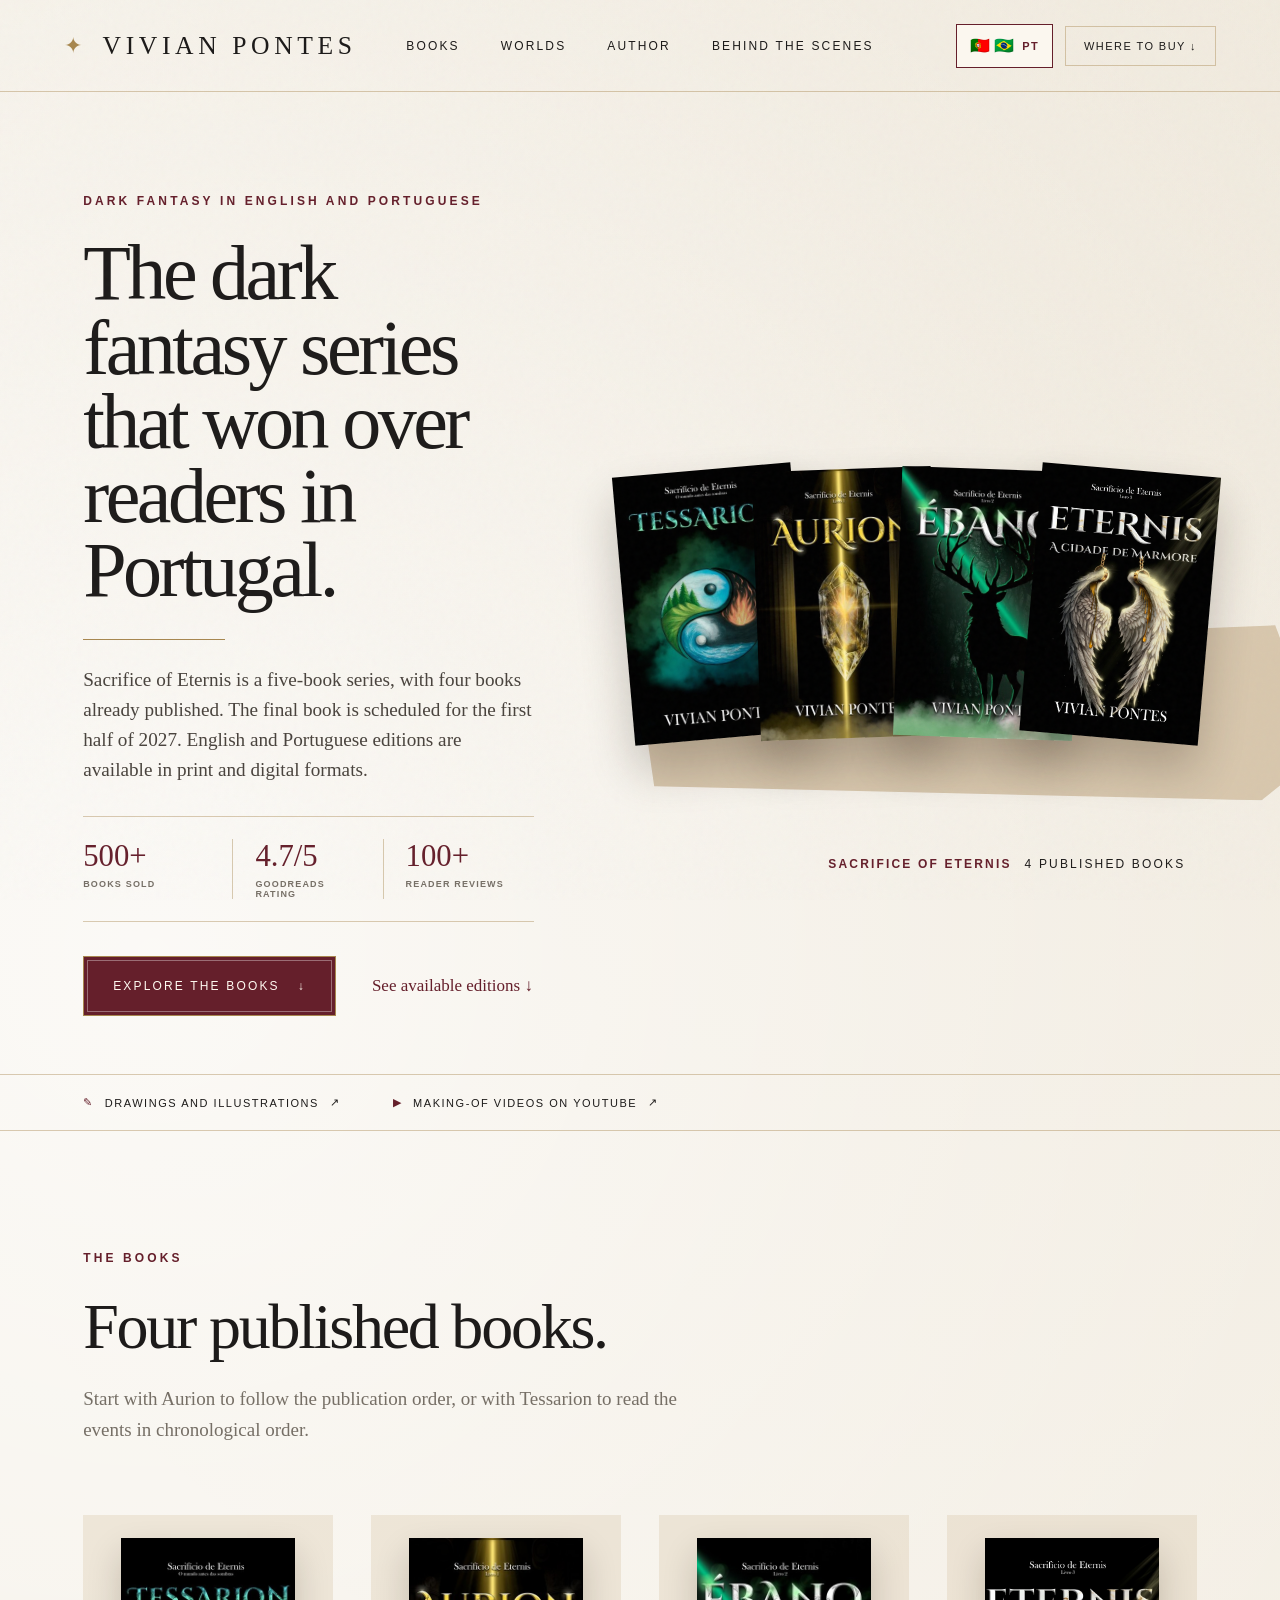
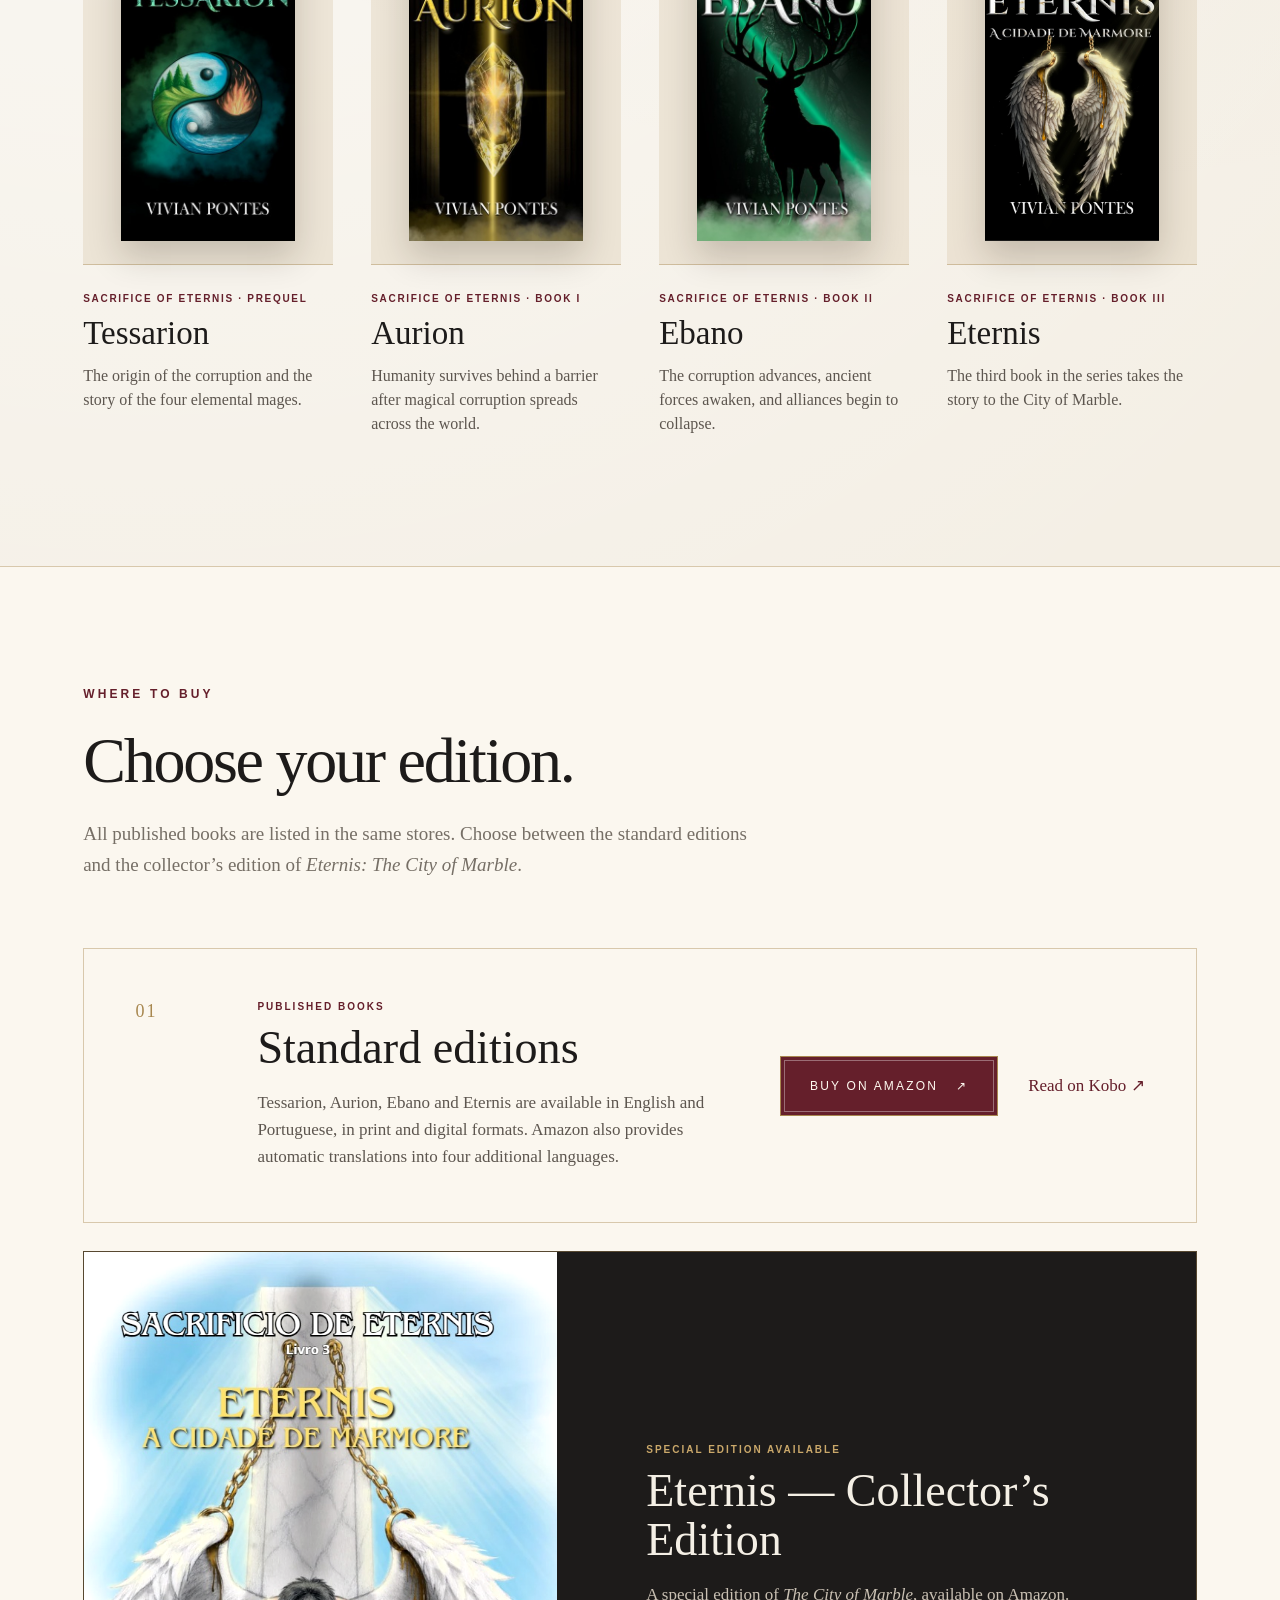
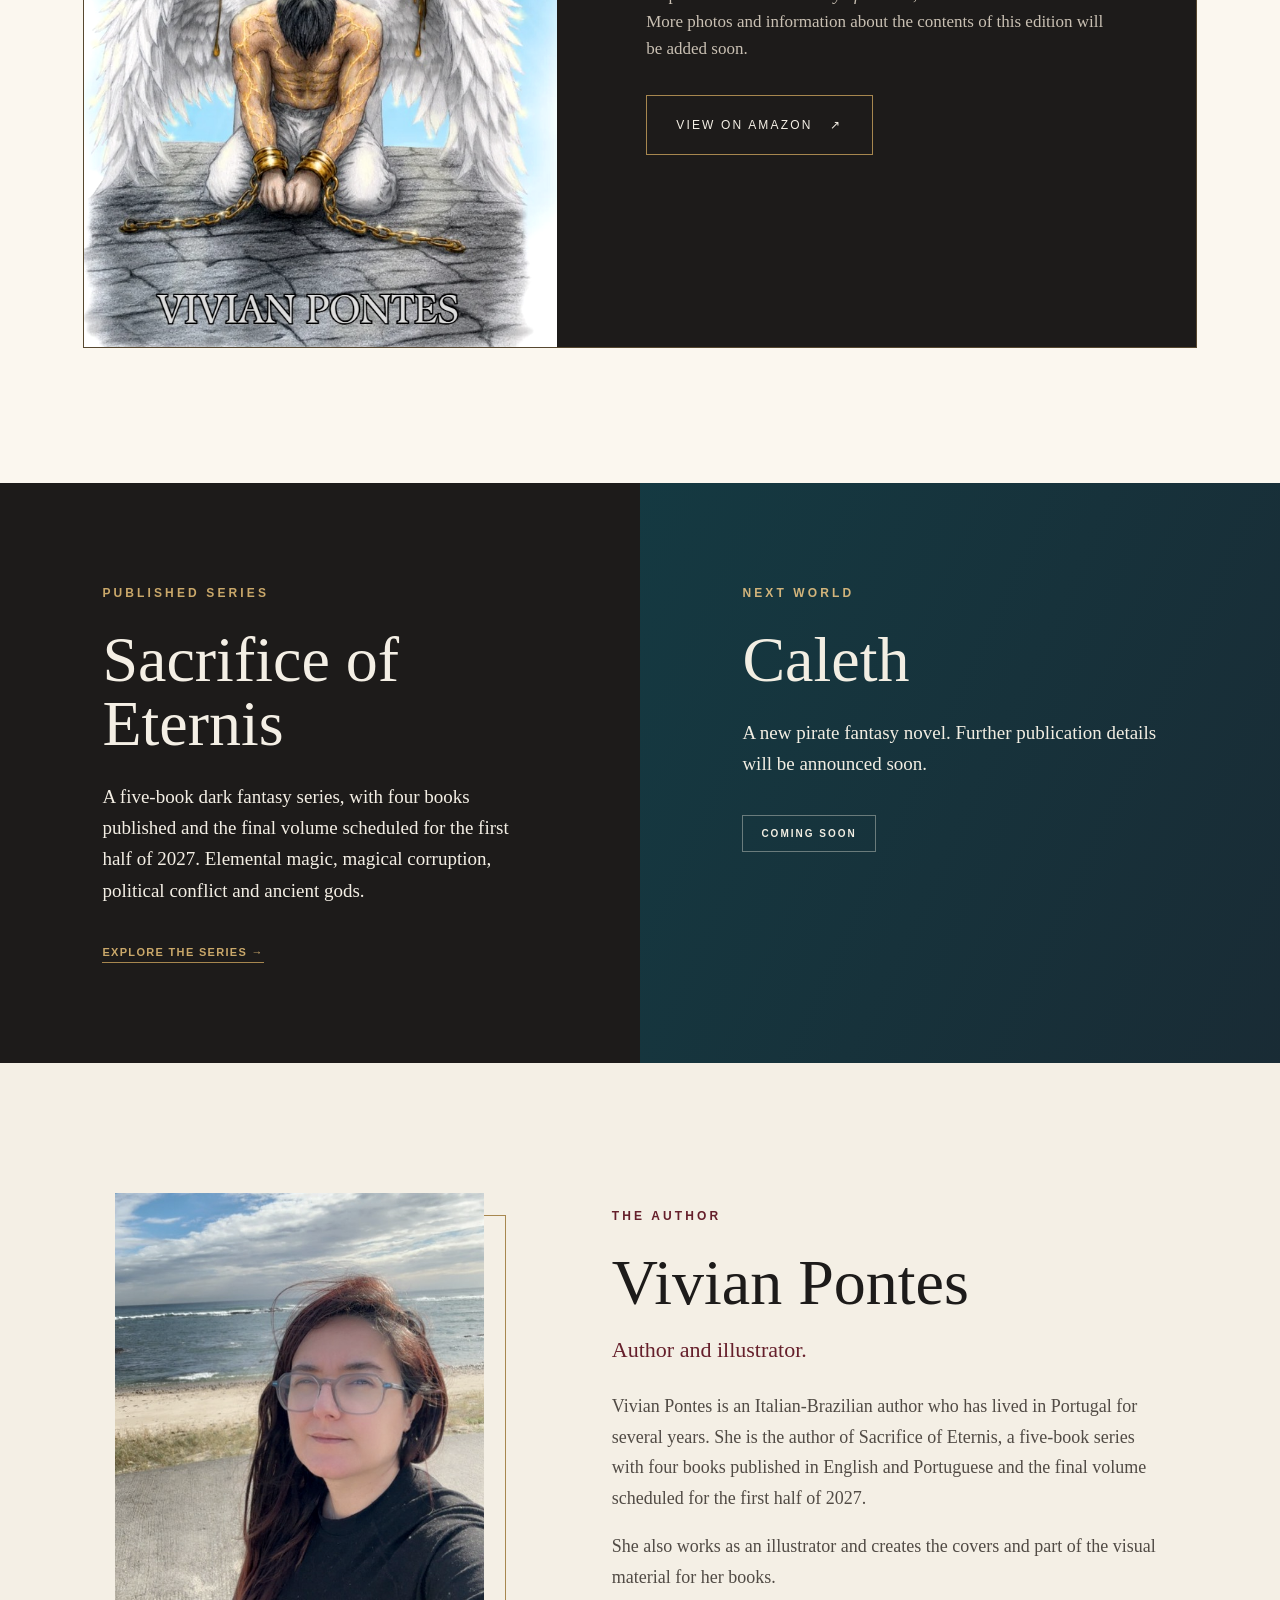
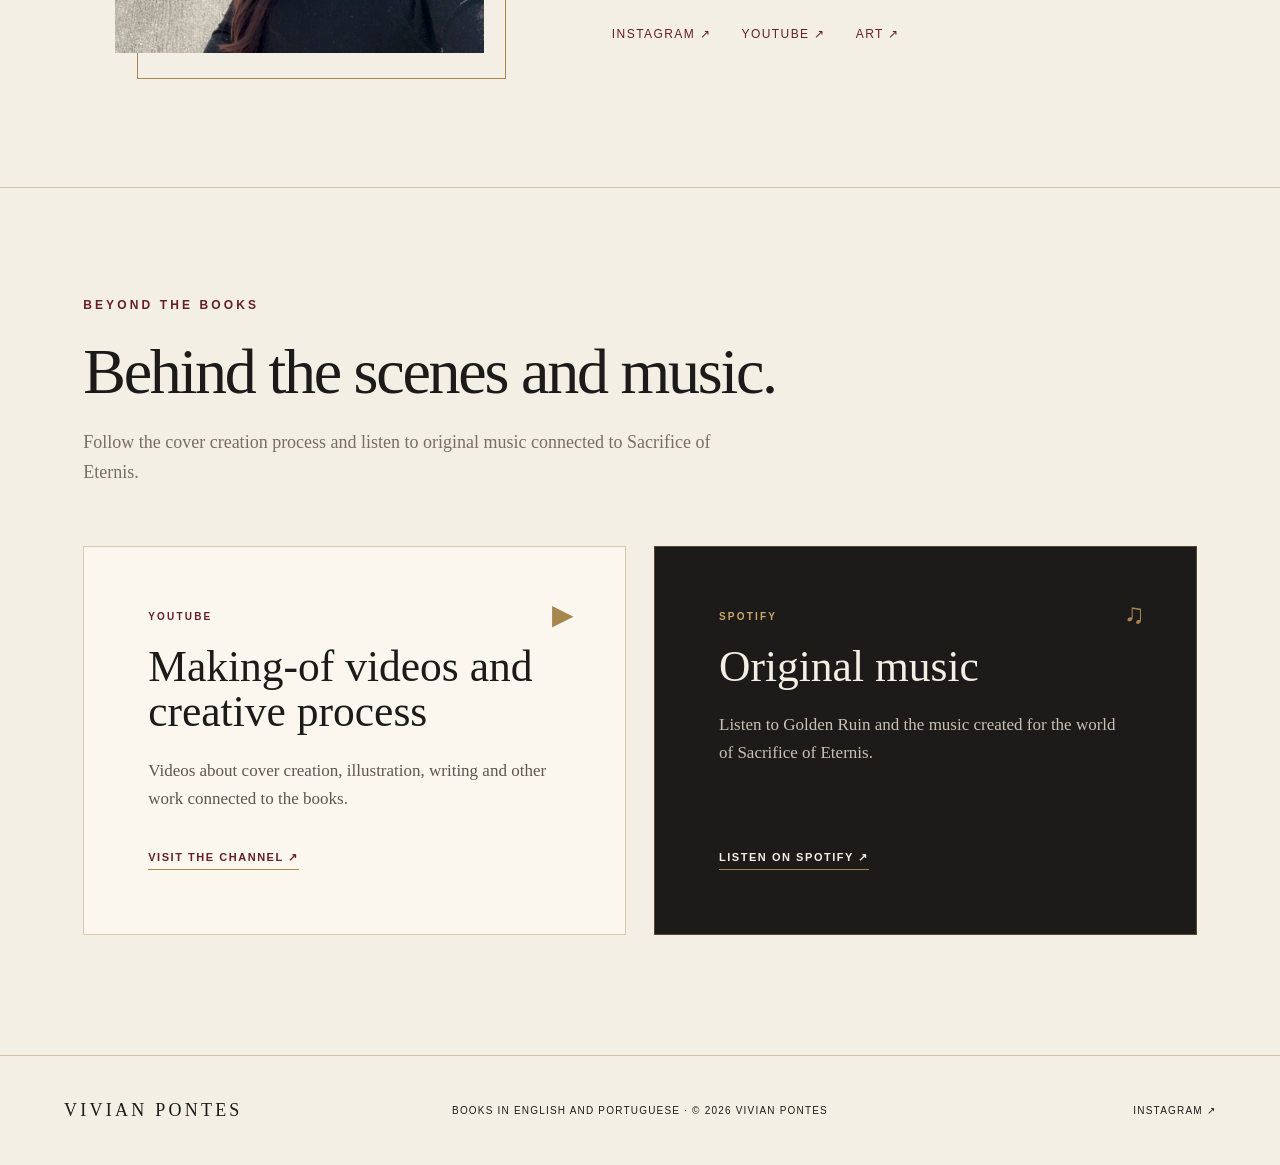
==== en/index.html @ beaf6f06 "nova page com en" ====
<!doctype html>
<html lang="en">
  <head>
    <meta charset="utf-8">
    <meta name="viewport" content="width=device-width, initial-scale=1">
    <meta name="theme-color" content="#f4efe5">
    <meta name="description" content="Official website of Vivian Pontes, author of the Sacrifice of Eternis dark fantasy series. Books available in English and Portuguese.">
    <meta property="og:title" content="Vivian Pontes — Fantasy Author">
    <meta property="og:description" content="Sacrifice of Eternis: four books published in English and Portuguese.">
    <meta property="og:type" content="website">
    <meta property="og:url" content="https://vivianpontes.eu/en/">
    <link rel="alternate" hreflang="pt" href="https://vivianpontes.eu/">
    <link rel="alternate" hreflang="en" href="https://vivianpontes.eu/en/">
    <link rel="alternate" hreflang="x-default" href="https://vivianpontes.eu/">
    <title>Vivian Pontes — Fantasy Author</title>
    <link rel="stylesheet" href="../style.css">
  </head>
  <body>
    <main>
      <header class="site-header">
        <a class="brand" href="#home" aria-label="Vivian Pontes — home"><span class="brand-mark" aria-hidden="true">✦</span><span>Vivian Pontes</span></a>
        <nav aria-label="Main navigation"><a href="#books">Books</a><a href="#worlds">Worlds</a><a href="#author">Author</a><a href="#behind-the-scenes">Behind the scenes</a></nav>
        <div class="header-actions"><a class="language-switch" href="../index.html" lang="pt" hreflang="pt" aria-label="Ver este site em português"><span class="flags" aria-hidden="true">🇵🇹 🇧🇷</span><span>PT</span></a><a class="header-cta" href="#buy">Where to buy <span aria-hidden="true">↓</span></a></div>
      </header>

      <section class="hero" id="home">
        <div class="hero-copy">
          <p class="eyebrow">Dark fantasy in English and Portuguese</p>
          <h1>The dark fantasy series that won over readers in Portugal.</h1>
          <p class="hero-text">Sacrifice of Eternis is a five-book series, with four books already published. The final book is scheduled for the first half of 2027. English and Portuguese editions are available in print and digital formats.</p>
          <div class="hero-stats" aria-label="Sacrifice of Eternis results"><div><strong>500+</strong><span>books sold</span></div><div><strong>4.7/5</strong><span>Goodreads rating</span></div><div><strong>100+</strong><span>reader reviews</span></div></div>
          <div class="hero-actions"><a class="button button-primary" href="#books">Explore the books <span aria-hidden="true">↓</span></a><a class="text-link" href="#buy">See available editions <span aria-hidden="true">↓</span></a></div>
        </div>
        <div class="hero-books" aria-label="The four published books in the Sacrifice of Eternis series">
          <img class="hero-cover cover-1" src="../assets/tessarion-cover-pt.jpg" alt="Tessarion cover">
          <img class="hero-cover cover-2" src="../assets/aurion-cover-pt.jpg" alt="Aurion cover">
          <img class="hero-cover cover-3" src="../assets/ebano-cover-pt.jpg" alt="Ebano cover">
          <img class="hero-cover cover-4" src="../assets/eternis-cidade-marmore-pt.jpg" alt="Eternis cover">
          <p><strong>Sacrifice of Eternis</strong><span>4 published books</span></p>
        </div>
      </section>

      <section class="quiet-links" id="behind-the-scenes" aria-label="Other work">
        <a href="https://www.artmajeur.com/vivian-pontes" target="_blank" rel="noreferrer"><span aria-hidden="true">✎</span> Drawings and illustrations <span aria-hidden="true">↗</span></a>
        <a href="https://www.youtube.com/@MinaNerd" target="_blank" rel="noreferrer"><span aria-hidden="true">▶</span> Making-of videos on YouTube <span aria-hidden="true">↗</span></a>
      </section>

      <section class="books-section" id="books">
        <div class="section-heading"><p class="eyebrow">The books</p><h2>Four published books.</h2><p>Start with Aurion to follow the publication order, or with Tessarion to read the events in chronological order.</p></div>
        <div class="book-grid">
          <article class="book-card"><div class="book-image-wrap"><img src="../assets/tessarion-cover-pt.jpg" alt="Tessarion, by Vivian Pontes"></div><p class="book-meta">Sacrifice of Eternis · Prequel</p><h3>Tessarion</h3><p>The origin of the corruption and the story of the four elemental mages.</p></article>
          <article class="book-card"><div class="book-image-wrap"><img src="../assets/aurion-cover-pt.jpg" alt="Aurion, by Vivian Pontes"></div><p class="book-meta">Sacrifice of Eternis · Book I</p><h3>Aurion</h3><p>Humanity survives behind a barrier after magical corruption spreads across the world.</p></article>
          <article class="book-card"><div class="book-image-wrap"><img src="../assets/ebano-cover-pt.jpg" alt="Ebano, by Vivian Pontes"></div><p class="book-meta">Sacrifice of Eternis · Book II</p><h3>Ebano</h3><p>The corruption advances, ancient forces awaken, and alliances begin to collapse.</p></article>
          <article class="book-card"><div class="book-image-wrap"><img src="../assets/eternis-cidade-marmore-pt.jpg" alt="Eternis, by Vivian Pontes"></div><p class="book-meta">Sacrifice of Eternis · Book III</p><h3>Eternis</h3><p>The third book in the series takes the story to the City of Marble.</p></article>
        </div>
      </section>

      <section class="purchase-section" id="buy">
        <div class="purchase-heading"><p class="eyebrow">Where to buy</p><h2>Choose your edition.</h2><p>All published books are listed in the same stores. Choose between the standard editions and the collector’s edition of <em>Eternis: The City of Marble</em>.</p></div>
        <div class="edition-list">
          <article class="edition-card standard-edition"><div class="edition-number" aria-hidden="true">01</div><div class="edition-copy"><p class="edition-label">Published books</p><h3>Standard editions</h3><p>Tessarion, Aurion, Ebano and Eternis are available in English and Portuguese, in print and digital formats. Amazon also provides automatic translations into four additional languages.</p></div><div class="edition-actions"><a class="button button-primary" href="https://www.amazon.es/stores/Vivian-Pontes/author/B0F27DY2GL" target="_blank" rel="noreferrer">Buy on Amazon <span aria-hidden="true">↗</span></a><a class="text-link" href="https://www.kobo.com/pt/pt/series/sacrificio-de-eternis" target="_blank" rel="noreferrer">Read on Kobo <span aria-hidden="true">↗</span></a></div></article>
          <article class="edition-card collector-edition"><div class="collector-image"><img src="../assets/Eternis_colecionador.jpg" alt="Eternis: The City of Marble — collector’s edition"></div><div class="edition-copy"><p class="edition-label">Special edition available</p><h3>Eternis — Collector’s Edition</h3><p>A special edition of <em>The City of Marble</em>, available on Amazon. More photos and information about the contents of this edition will be added soon.</p><a class="button collector-button" href="https://www.amazon.es/stores/Vivian-Pontes/author/B0F27DY2GL" target="_blank" rel="noreferrer">View on Amazon <span aria-hidden="true">↗</span></a></div></article>
        </div>
      </section>

      <section class="worlds" id="worlds">
        <div class="world eternis-world"><p class="eyebrow">Published series</p><h2>Sacrifice of Eternis</h2><p>A five-book dark fantasy series, with four books published and the final volume scheduled for the first half of 2027. Elemental magic, magical corruption, political conflict and ancient gods.</p><a href="#books">Explore the series →</a></div>
        <div class="world caleth-world"><p class="eyebrow">Next world</p><h2>Caleth</h2><p>A new pirate fantasy novel. Further publication details will be announced soon.</p><span class="coming-soon">Coming soon</span></div>
      </section>

      <section class="author-section" id="author">
        <div class="author-photo"><img src="../assets/foto-vivian.jpg" alt="Vivian Pontes, author and illustrator"></div>
        <div class="author-copy"><p class="eyebrow">The author</p><h2>Vivian Pontes</h2><p class="author-lead">Author and illustrator.</p><p>Vivian Pontes is an Italian-Brazilian author who has lived in Portugal for several years. She is the author of Sacrifice of Eternis, a five-book series with four books published in English and Portuguese and the final volume scheduled for the first half of 2027.</p><p>She also works as an illustrator and creates the covers and part of the visual material for her books.</p><div class="social-links"><a href="https://www.instagram.com/vivianmpontes" target="_blank" rel="noreferrer">Instagram ↗</a><a href="https://www.youtube.com/@MinaNerd" target="_blank" rel="noreferrer">YouTube ↗</a><a href="https://www.artmajeur.com/vivian-pontes" target="_blank" rel="noreferrer">Art ↗</a></div></div>
      </section>

      <section class="media-section">
        <div class="media-heading"><p class="eyebrow">Beyond the books</p><h2>Behind the scenes and music.</h2><p>Follow the cover creation process and listen to original music connected to Sacrifice of Eternis.</p></div>
        <div class="media-grid">
          <article class="media-card youtube-card"><div class="media-icon" aria-hidden="true">▶</div><p class="media-label">YouTube</p><h3>Making-of videos and creative process</h3><p>Videos about cover creation, illustration, writing and other work connected to the books.</p><a class="media-link" href="https://www.youtube.com/@MinaNerd" target="_blank" rel="noreferrer">Visit the channel <span aria-hidden="true">↗</span></a></article>
          <article class="media-card spotify-card"><div class="media-icon" aria-hidden="true">♫</div><p class="media-label">Spotify</p><h3>Original music</h3><p>Listen to Golden Ruin and the music created for the world of Sacrifice of Eternis.</p><a class="media-link" href="https://open.spotify.com/artist/1F96AJcofT63MssTz9Qs9Q" target="_blank" rel="noreferrer">Listen on Spotify <span aria-hidden="true">↗</span></a></article>
        </div>
      </section>
      <footer><a class="brand footer-brand" href="#home">Vivian Pontes</a><p>Books in English and Portuguese · © 2026 Vivian Pontes</p><a href="https://www.instagram.com/vivianmpontes" target="_blank" rel="noreferrer">Instagram ↗</a></footer>
    </main>
  </body>
</html>
---- style.css ----
:root {
  --paper: #f4efe5;
  --paper-light: #fbf7ef;
  --ink: #1d1b1a;
  --wine: #651f2b;
  --wine-dark: #4f1620;
  --gold: #a7874f;
  --warm-gray: #766f66;
  --line: rgba(167, 135, 79, 0.42);
}

* {
  box-sizing: border-box;
}

html {
  scroll-behavior: smooth;
}

body {
  margin: 0;
  background:
    radial-gradient(circle at 12% 16%, rgba(255,255,255,.7), transparent 30%),
    radial-gradient(circle at 80% 8%, rgba(167,135,79,.08), transparent 24%),
    var(--paper);
  color: var(--ink);
  font-family: Arial, Helvetica, sans-serif;
}

body::before {
  content: "";
  position: fixed;
  inset: 0;
  pointer-events: none;
  opacity: .24;
  background-image: url("data:image/svg+xml,%3Csvg viewBox='0 0 180 180' xmlns='http://www.w3.org/2000/svg'%3E%3Cfilter id='n'%3E%3CfeTurbulence type='fractalNoise' baseFrequency='.95' numOctaves='3' stitchTiles='stitch'/%3E%3C/filter%3E%3Crect width='100%25' height='100%25' filter='url(%23n)' opacity='.11'/%3E%3C/svg%3E");
  z-index: 10;
}

a {
  color: inherit;
  text-decoration: none;
}

.site-header {
  position: relative;
  z-index: 20;
  min-height: 92px;
  padding: 0 clamp(24px, 5vw, 76px);
  display: grid;
  grid-template-columns: 1fr auto 1fr;
  align-items: center;
  border-bottom: 1px solid var(--line);
}

.brand {
  display: inline-flex;
  align-items: center;
  gap: 16px;
  width: max-content;
  font-family: Georgia, "Times New Roman", serif;
  font-size: clamp(20px, 2vw, 29px);
  letter-spacing: .18em;
  text-transform: uppercase;
}

.brand-mark {
  color: var(--gold);
  font-size: 22px;
}

nav {
  display: flex;
  gap: clamp(22px, 3.2vw, 52px);
  font-size: 12px;
  letter-spacing: .18em;
  text-transform: uppercase;
}

nav a,
.text-link,
.quiet-links a,
.social-links a,
footer > a:last-child {
  position: relative;
}

nav a::after,
.text-link::after,
.quiet-links a::after,
.social-links a::after,
footer > a:last-child::after {
  content: "";
  position: absolute;
  left: 0;
  right: 100%;
  bottom: -7px;
  height: 1px;
  background: var(--gold);
  transition: right .2s ease;
}

nav a:hover::after,
.text-link:hover::after,
.quiet-links a:hover::after,
.social-links a:hover::after,
footer > a:last-child:hover::after {
  right: 0;
}

.header-cta {
  justify-self: end;
  padding: 13px 18px;
  border: 1px solid var(--line);
  font-size: 11px;
  letter-spacing: .13em;
  text-transform: uppercase;
  transition: background .2s, color .2s;
}

.header-cta:hover {
  background: var(--ink);
  color: var(--paper-light);
}

.header-actions {
  justify-self: end;
  display: flex;
  align-items: center;
  gap: 12px;
}

.language-switch {
  min-height: 44px;
  padding: 8px 13px;
  display: inline-flex;
  align-items: center;
  gap: 8px;
  border: 1px solid var(--wine);
  background: var(--paper-light);
  color: var(--wine);
  font-size: 11px;
  font-weight: 700;
  letter-spacing: .12em;
  text-transform: uppercase;
  transition: background .2s, color .2s, transform .2s;
}

.language-switch:hover {
  background: var(--wine);
  color: #fffaf1;
  transform: translateY(-1px);
}

.flags {
  font-size: 16px;
  letter-spacing: 0;
  white-space: nowrap;
}

.hero {
  min-height: 710px;
  padding: clamp(70px, 8vw, 118px) clamp(24px, 6.5vw, 100px) 58px;
  display: grid;
  grid-template-columns: minmax(360px, .88fr) minmax(540px, 1.12fr);
  gap: clamp(50px, 7vw, 110px);
  align-items: center;
  overflow: hidden;
}

.eyebrow {
  margin: 0 0 28px;
  color: var(--wine);
  font-size: 12px;
  font-weight: 600;
  letter-spacing: .26em;
  text-transform: uppercase;
}

.hero h1,
.section-heading h2,
.purchase-heading h2,
.world h2,
.author-copy h2,
.media-heading h2 {
  font-family: Georgia, "Times New Roman", serif;
  font-weight: 400;
}

.hero h1 {
  max-width: 720px;
  margin: 0;
  font-size: clamp(58px, 6.1vw, 102px);
  line-height: .95;
  letter-spacing: -.045em;
}

.hero h1::after {
  content: "";
  display: block;
  width: 142px;
  height: 1px;
  margin-top: 32px;
  background: var(--gold);
}

.hero-text {
  max-width: 650px;
  margin: 25px 0 0;
  color: #49433d;
  font-family: Georgia, "Times New Roman", serif;
  font-size: clamp(18px, 1.5vw, 24px);
  line-height: 1.55;
}

.hero-stats {
  max-width: 680px;
  margin-top: 32px;
  padding: 22px 0;
  display: grid;
  grid-template-columns: repeat(3, 1fr);
  border-top: 1px solid var(--line);
  border-bottom: 1px solid var(--line);
}

.hero-stats > div {
  padding: 0 22px;
  display: flex;
  flex-direction: column;
  gap: 5px;
  border-right: 1px solid var(--line);
}

.hero-stats > div:first-child {
  padding-left: 0;
}

.hero-stats > div:last-child {
  border-right: 0;
}

.hero-stats strong {
  color: var(--wine);
  font-family: Georgia, "Times New Roman", serif;
  font-size: clamp(26px, 2.4vw, 37px);
  font-weight: 400;
}

.hero-stats span {
  color: var(--warm-gray);
  font-size: 9px;
  font-weight: 600;
  letter-spacing: .13em;
  text-transform: uppercase;
}

.hero-actions {
  margin-top: 34px;
  display: flex;
  align-items: center;
  gap: 36px;
}

.button {
  min-height: 60px;
  padding: 0 29px;
  display: inline-flex;
  align-items: center;
  justify-content: center;
  gap: 18px;
  border: 1px solid var(--gold);
  font-size: 12px;
  letter-spacing: .18em;
  text-transform: uppercase;
  transition: transform .2s, background .2s;
}

.button-primary {
  background: var(--wine);
  color: #fffaf1;
  box-shadow: inset 0 0 0 3px var(--wine), inset 0 0 0 4px rgba(255,255,255,.35);
}

.button-primary:hover {
  background: var(--wine-dark);
  transform: translateY(-2px);
}

.text-link {
  color: var(--wine);
  font-family: Georgia, "Times New Roman", serif;
  font-size: 17px;
}

.hero-books {
  position: relative;
  min-height: 540px;
}

.hero-books::before {
  content: "";
  position: absolute;
  left: 3%;
  right: -22%;
  bottom: 75px;
  height: 175px;
  background: #d8c7ad;
  clip-path: polygon(4% 14%, 93% 0, 100% 72%, 91% 100%, 2% 92%, 0 38%);
  box-shadow: 0 26px 36px rgba(39,26,13,.12);
}

.hero-cover {
  position: absolute;
  bottom: 138px;
  width: clamp(155px, 14vw, 230px);
  aspect-ratio: 2 / 3;
  object-fit: cover;
  box-shadow: 0 25px 46px rgba(33,21,12,.24);
  transform-origin: bottom center;
  transition: transform .3s ease;
}

.hero-cover:hover {
  transform: translateY(-8px) rotate(0deg);
  z-index: 6;
}

.cover-1 { left: 2%; transform: rotate(-5deg); z-index: 1; }
.cover-2 { left: 24%; transform: rotate(-2deg); z-index: 2; }
.cover-3 { left: 47%; transform: rotate(2deg); z-index: 3; }
.cover-4 { left: 69%; transform: rotate(5deg); z-index: 4; }

.hero-books > p {
  position: absolute;
  right: 2%;
  bottom: 4px;
  margin: 0;
  display: flex;
  gap: 13px;
  font-size: 12px;
  letter-spacing: .18em;
  text-transform: uppercase;
}

.hero-books > p strong {
  color: var(--wine);
}

.quiet-links {
  padding: 21px clamp(24px, 6.5vw, 100px);
  display: flex;
  gap: 52px;
  border-top: 1px solid var(--line);
  border-bottom: 1px solid var(--line);
  font-size: 11px;
  letter-spacing: .14em;
  text-transform: uppercase;
}

.quiet-links a {
  display: flex;
  gap: 11px;
  align-items: center;
}

.quiet-links a span:first-child {
  color: var(--wine);
}

.books-section {
  padding: 120px clamp(24px, 6.5vw, 100px) 130px;
}

.section-heading {
  max-width: 850px;
  margin-bottom: 70px;
}

.section-heading h2,
.media-heading h2 {
  margin: 0;
  font-size: clamp(46px, 5vw, 76px);
  line-height: 1.05;
  letter-spacing: -.035em;
}

.section-heading > p:last-child {
  max-width: 620px;
  margin: 24px 0 0;
  color: var(--warm-gray);
  font-family: Georgia, "Times New Roman", serif;
  font-size: 19px;
  line-height: 1.6;
}

.book-grid {
  display: grid;
  grid-template-columns: repeat(4, 1fr);
  gap: clamp(22px, 3vw, 46px);
}

.book-card {
  min-width: 0;
}

.book-image-wrap {
  aspect-ratio: 4 / 5.6;
  margin-bottom: 28px;
  padding: 9% 15%;
  display: grid;
  place-items: center;
  background: rgba(216,199,173,.36);
  border-bottom: 1px solid var(--line);
}

.book-image-wrap img {
  width: 100%;
  height: 100%;
  object-fit: cover;
  box-shadow: 0 16px 32px rgba(33,21,12,.19);
  transition: transform .25s ease;
}

.book-card:hover .book-image-wrap img {
  transform: translateY(-6px);
}

.book-meta {
  margin: 0;
  color: var(--wine);
  font-size: 10px;
  font-weight: 600;
  letter-spacing: .17em;
  text-transform: uppercase;
}

.book-card h3 {
  margin: 11px 0 12px;
  font-family: Georgia, "Times New Roman", serif;
  font-size: 33px;
  font-weight: 400;
}

.book-card > p:not(.book-meta) {
  min-height: 70px;
  margin: 0;
  color: #5d564f;
  font-family: Georgia, "Times New Roman", serif;
  font-size: 16px;
  line-height: 1.5;
}

.world a {
  padding-bottom: 4px;
  color: var(--wine);
  border-bottom: 1px solid var(--gold);
  font-size: 11px;
  font-weight: 600;
  letter-spacing: .12em;
  text-transform: uppercase;
}

.purchase-section {
  padding: 120px clamp(24px, 6.5vw, 100px) 135px;
  background: var(--paper-light);
  border-top: 1px solid var(--line);
}

.purchase-heading {
  max-width: 790px;
  margin-bottom: 68px;
}

.purchase-heading h2 {
  margin: 0;
  font-size: clamp(50px, 5vw, 78px);
  font-weight: 400;
  line-height: 1;
  letter-spacing: -.035em;
}

.purchase-heading > p:last-child {
  max-width: 680px;
  margin: 25px 0 0;
  color: var(--warm-gray);
  font-family: Georgia, "Times New Roman", serif;
  font-size: 19px;
  line-height: 1.65;
}

.edition-list {
  display: grid;
  gap: 28px;
}

.edition-card {
  border: 1px solid var(--line);
}

.standard-edition {
  min-height: 250px;
  padding: clamp(32px, 4vw, 58px);
  display: grid;
  grid-template-columns: 80px minmax(320px, 1fr) auto;
  gap: 42px;
  align-items: center;
}

.edition-number {
  align-self: start;
  color: var(--gold);
  font-family: Georgia, "Times New Roman", serif;
  font-size: 18px;
  letter-spacing: .12em;
}

.edition-label {
  margin: 0 0 12px;
  color: var(--wine);
  font-size: 10px;
  font-weight: 600;
  letter-spacing: .2em;
  text-transform: uppercase;
}

.edition-copy h3 {
  margin: 0;
  font-family: Georgia, "Times New Roman", serif;
  font-size: clamp(34px, 3.6vw, 54px);
  font-weight: 400;
  line-height: 1.05;
}

.edition-copy > p:not(.edition-label) {
  max-width: 720px;
  margin: 17px 0 0;
  color: #5d564f;
  font-family: Georgia, "Times New Roman", serif;
  font-size: 17px;
  line-height: 1.6;
}

.edition-actions {
  display: flex;
  align-items: center;
  gap: 30px;
}

.collector-edition {
  display: grid;
  grid-template-columns: minmax(320px, .85fr) minmax(420px, 1.15fr);
  background: var(--ink);
  color: var(--paper);
  overflow: hidden;
}

.collector-image {
  min-height: 470px;
  overflow: hidden;
}

.collector-image img {
  width: 100%;
  height: 100%;
  object-fit: cover;
  filter: saturate(.84) contrast(1.05);
  transition: transform .5s ease;
}

.collector-edition:hover .collector-image img {
  transform: scale(1.025);
}

.collector-edition .edition-copy {
  padding: clamp(48px, 7vw, 110px);
  align-self: center;
}

.collector-edition .edition-label {
  color: #caa86a;
}

.collector-edition .edition-copy > p:not(.edition-label) {
  color: #c9c0b3;
}

.collector-button {
  margin-top: 32px;
  color: var(--paper);
  background: transparent;
}

.collector-button:hover {
  background: var(--paper);
  color: var(--ink);
  transform: translateY(-2px);
}

.worlds {
  display: grid;
  grid-template-columns: 1fr 1fr;
}

.world {
  min-height: 500px;
  padding: clamp(70px, 8vw, 120px);
}

.world h2,
.author-copy h2 {
  margin: 0;
  font-size: clamp(51px, 5vw, 78px);
  line-height: 1;
}

.world > p:not(.eyebrow) {
  max-width: 580px;
  margin: 25px 0 36px;
  font-family: Georgia, "Times New Roman", serif;
  font-size: 19px;
  line-height: 1.65;
}

.eternis-world {
  background: var(--ink);
  color: var(--paper);
}

.eternis-world .eyebrow,
.eternis-world a {
  color: #caa86a;
}

.caleth-world {
  background:
    linear-gradient(115deg, rgba(20,59,68,.94), rgba(25,44,54,.96)),
    var(--ink);
  color: #f2eee3;
}

.caleth-world .eyebrow {
  color: #d2b47b;
}

.coming-soon {
  display: inline-block;
  padding: 12px 18px;
  border: 1px solid rgba(242,238,227,.38);
  font-size: 10px;
  font-weight: 600;
  letter-spacing: .2em;
  text-transform: uppercase;
}

.author-section {
  padding: 130px clamp(24px, 9vw, 150px);
  display: grid;
  grid-template-columns: minmax(300px, .8fr) minmax(420px, 1.2fr);
  gap: clamp(70px, 10vw, 160px);
  align-items: center;
}

.author-photo {
  position: relative;
  max-width: 520px;
}

.author-photo::before {
  content: "";
  position: absolute;
  inset: 22px -22px -22px 22px;
  border: 1px solid var(--gold);
}

.author-photo img {
  position: relative;
  width: 100%;
  aspect-ratio: 4 / 5;
  object-fit: cover;
  filter: saturate(.8) contrast(1.02);
}

.author-lead {
  margin: 22px 0 28px;
  color: var(--wine);
  font-family: Georgia, "Times New Roman", serif;
  font-size: 22px;
}

.author-copy > p:not(.eyebrow):not(.author-lead) {
  max-width: 670px;
  color: #514b45;
  font-family: Georgia, "Times New Roman", serif;
  font-size: 18px;
  line-height: 1.7;
}

.social-links {
  margin-top: 34px;
  display: flex;
  gap: 30px;
  color: var(--wine);
  font-size: 12px;
  letter-spacing: .12em;
  text-transform: uppercase;
}

.media-section {
  padding: 110px clamp(24px, 6.5vw, 100px) 120px;
  border-top: 1px solid var(--line);
}

.media-heading {
  max-width: 780px;
  margin-bottom: 58px;
}

.media-heading h2 {
  margin: 0;
  font-size: clamp(50px, 5vw, 76px);
  line-height: 1;
  letter-spacing: -.035em;
}

.media-heading > p:last-child {
  max-width: 660px;
  margin: 24px 0 0;
  color: var(--warm-gray);
  font-family: Georgia, "Times New Roman", serif;
  font-size: 18px;
  line-height: 1.65;
}

.media-grid {
  display: grid;
  grid-template-columns: repeat(2, 1fr);
  gap: 28px;
}

.media-card {
  position: relative;
  min-height: 380px;
  padding: clamp(38px, 5vw, 68px);
  display: flex;
  flex-direction: column;
  border: 1px solid var(--line);
}

.youtube-card {
  background: var(--paper-light);
}

.spotify-card {
  background: var(--ink);
  color: var(--paper);
}

.media-icon {
  position: absolute;
  top: clamp(35px, 4vw, 58px);
  right: clamp(35px, 4vw, 58px);
  color: var(--gold);
  font-size: 28px;
}

.media-label {
  margin: 0 0 22px;
  color: var(--wine);
  font-size: 10px;
  font-weight: 600;
  letter-spacing: .22em;
  text-transform: uppercase;
}

.spotify-card .media-label {
  color: #caa86a;
}

.media-card h3 {
  max-width: 520px;
  margin: 0;
  font-family: Georgia, "Times New Roman", serif;
  font-size: clamp(34px, 3.4vw, 52px);
  font-weight: 400;
  line-height: 1.05;
}

.media-card > p:not(.media-label) {
  max-width: 600px;
  margin: 22px 0 38px;
  color: #5d564f;
  font-family: Georgia, "Times New Roman", serif;
  font-size: 17px;
  line-height: 1.65;
}

.spotify-card > p:not(.media-label) {
  color: #c9c0b3;
}

.media-link {
  width: max-content;
  margin-top: auto;
  padding-bottom: 5px;
  color: var(--wine);
  border-bottom: 1px solid var(--gold);
  font-size: 11px;
  font-weight: 600;
  letter-spacing: .14em;
  text-transform: uppercase;
}

.spotify-card .media-link {
  color: var(--paper);
}

footer {
  min-height: 110px;
  padding: 24px clamp(24px, 5vw, 76px);
  display: grid;
  grid-template-columns: 1fr auto 1fr;
  align-items: center;
  border-top: 1px solid var(--line);
}

.footer-brand {
  font-size: 18px;
}

footer p,
footer > a:last-child {
  font-size: 10px;
  letter-spacing: .12em;
  text-transform: uppercase;
}

footer > a:last-child {
  justify-self: end;
}

a:focus-visible {
  outline: 2px solid var(--gold);
  outline-offset: 5px;
}

@media (max-width: 1100px) {
  .site-header {
    grid-template-columns: 1fr auto;
  }

  .site-header nav {
    display: none;
  }

  .hero {
    grid-template-columns: 1fr;
    padding-top: 80px;
  }

  .hero-copy {
    max-width: 850px;
  }

  .hero-books {
    min-height: 500px;
  }

  .book-grid {
    grid-template-columns: repeat(2, 1fr);
    row-gap: 70px;
  }

  .standard-edition {
    grid-template-columns: 60px 1fr;
  }

  .edition-actions {
    grid-column: 2;
  }
}

@media (max-width: 720px) {
  .site-header {
    min-height: 76px;
  }

  .brand {
    font-size: 17px;
  }

  .header-cta {
    display: none;
  }

  .header-actions {
    gap: 0;
  }

  .language-switch {
    min-height: 40px;
    padding: 7px 10px;
  }

  .flags {
    font-size: 14px;
  }

  .hero {
    min-height: auto;
    padding-top: 64px;
    gap: 20px;
  }

  .hero h1 {
    font-size: clamp(48px, 15vw, 68px);
  }

  .hero-actions {
    align-items: flex-start;
    flex-direction: column;
    gap: 24px;
  }

  .hero-stats {
    grid-template-columns: 1fr;
    padding: 0;
  }

  .hero-stats > div,
  .hero-stats > div:first-child {
    padding: 16px 0;
    border-right: 0;
    border-bottom: 1px solid var(--line);
  }

  .hero-stats > div:last-child {
    border-bottom: 0;
  }

  .hero-books {
    min-height: 370px;
    margin-top: 20px;
  }

  .hero-cover {
    bottom: 104px;
    width: 33%;
  }

  .cover-1 { left: 0; }
  .cover-2 { left: 22%; }
  .cover-3 { left: 44%; }
  .cover-4 { left: 66%; }

  .hero-books::before {
    bottom: 57px;
    height: 120px;
  }

  .hero-books > p {
    left: 0;
    right: auto;
    flex-wrap: wrap;
  }

  .quiet-links {
    flex-direction: column;
    gap: 22px;
  }

  .books-section {
    padding-top: 90px;
  }

  .book-grid,
  .worlds,
  .author-section,
  .collector-edition,
  .media-grid {
    grid-template-columns: 1fr;
  }

  .book-grid {
    gap: 70px;
  }

  .purchase-section {
    padding-top: 88px;
  }

  .standard-edition {
    padding: 34px 25px;
    grid-template-columns: 1fr;
    gap: 24px;
  }

  .edition-number {
    display: none;
  }

  .edition-actions {
    grid-column: auto;
    align-items: flex-start;
    flex-direction: column;
    gap: 24px;
  }

  .collector-image {
    min-height: 310px;
  }

  .collector-edition .edition-copy {
    padding: 44px 26px 52px;
  }

  .world {
    min-height: 410px;
    padding: 72px 28px;
  }

  .author-section {
    padding-top: 90px;
    gap: 75px;
  }

  .media-section {
    padding-top: 84px;
  }

  .media-card {
    min-height: 340px;
    padding: 42px 27px;
  }

  .author-photo {
    margin-right: 22px;
  }

  .social-links {
    flex-wrap: wrap;
  }

  footer {
    grid-template-columns: 1fr;
    gap: 18px;
    text-align: left;
  }

  footer > a:last-child {
    justify-self: start;
  }
}

@media (prefers-reduced-motion: reduce) {
  html {
    scroll-behavior: auto;
  }

  *,
  *::before,
  *::after {
    transition-duration: .01ms !important;
  }
}
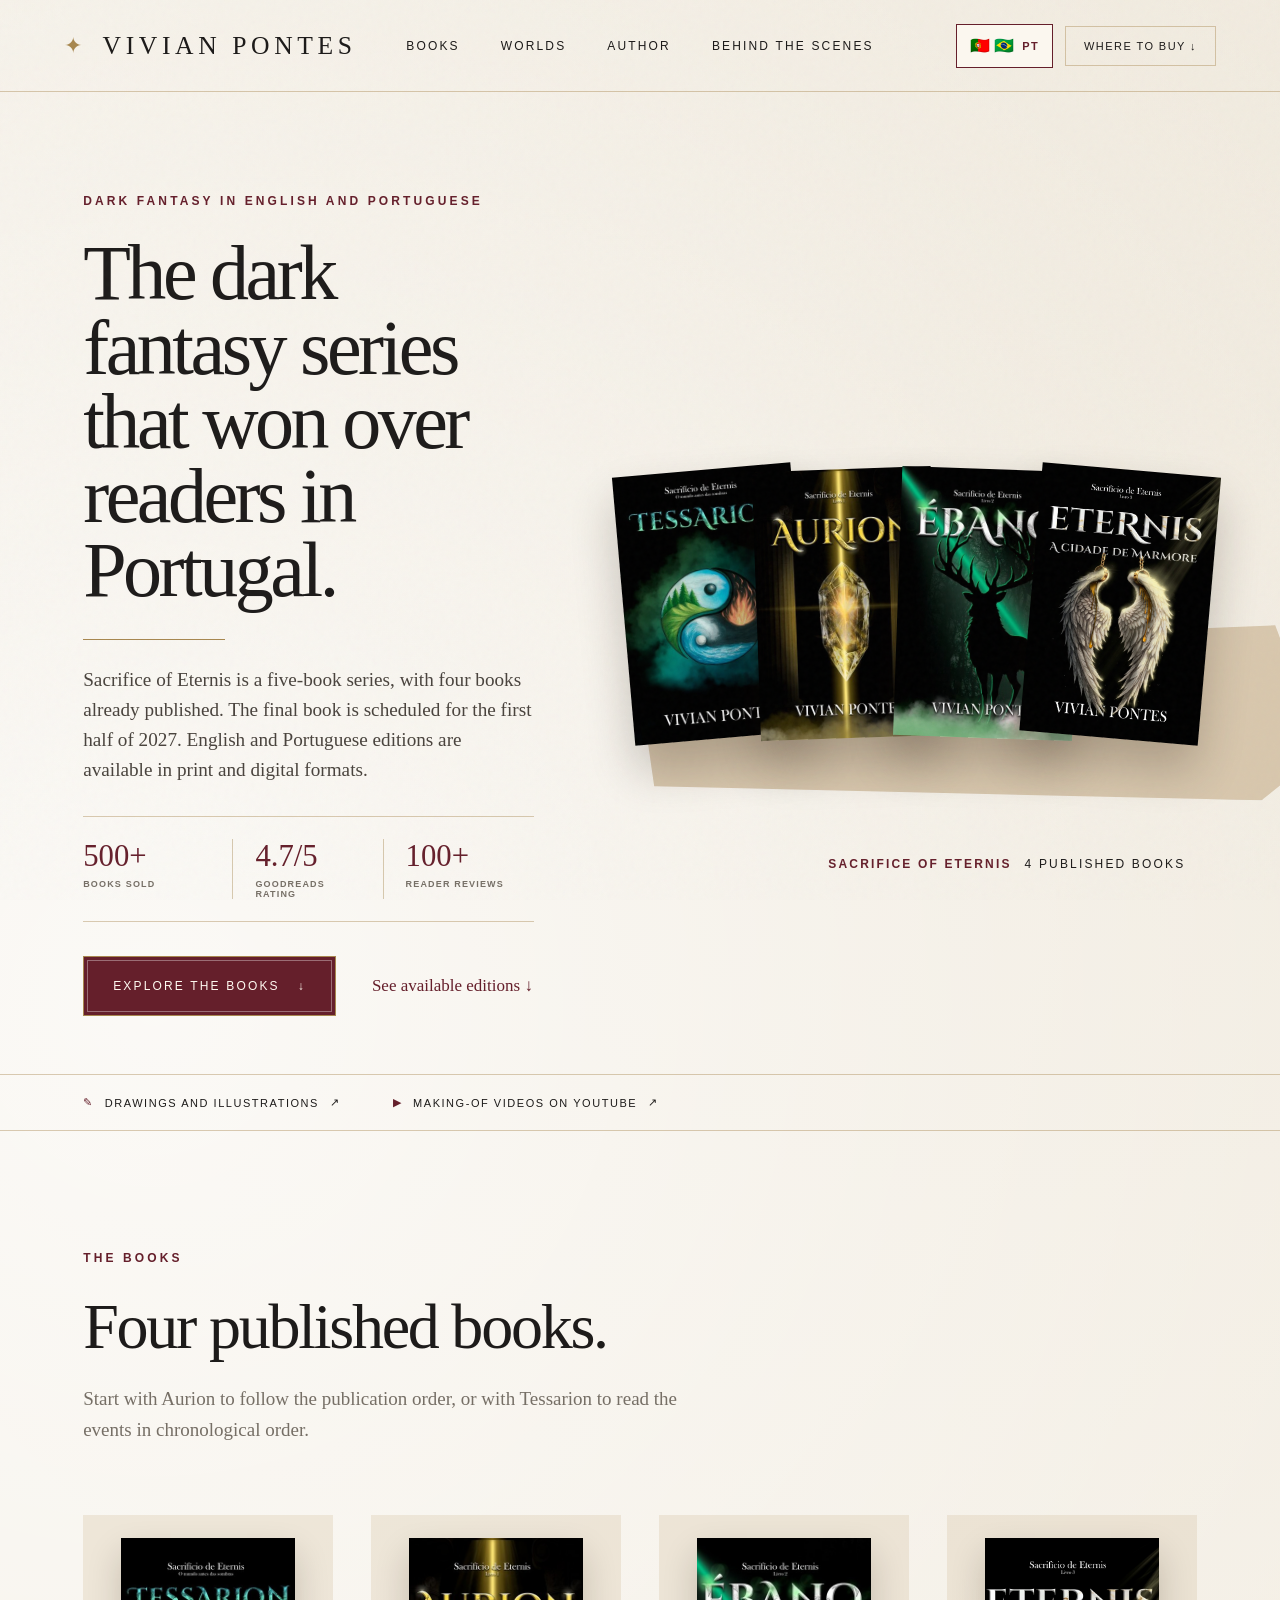
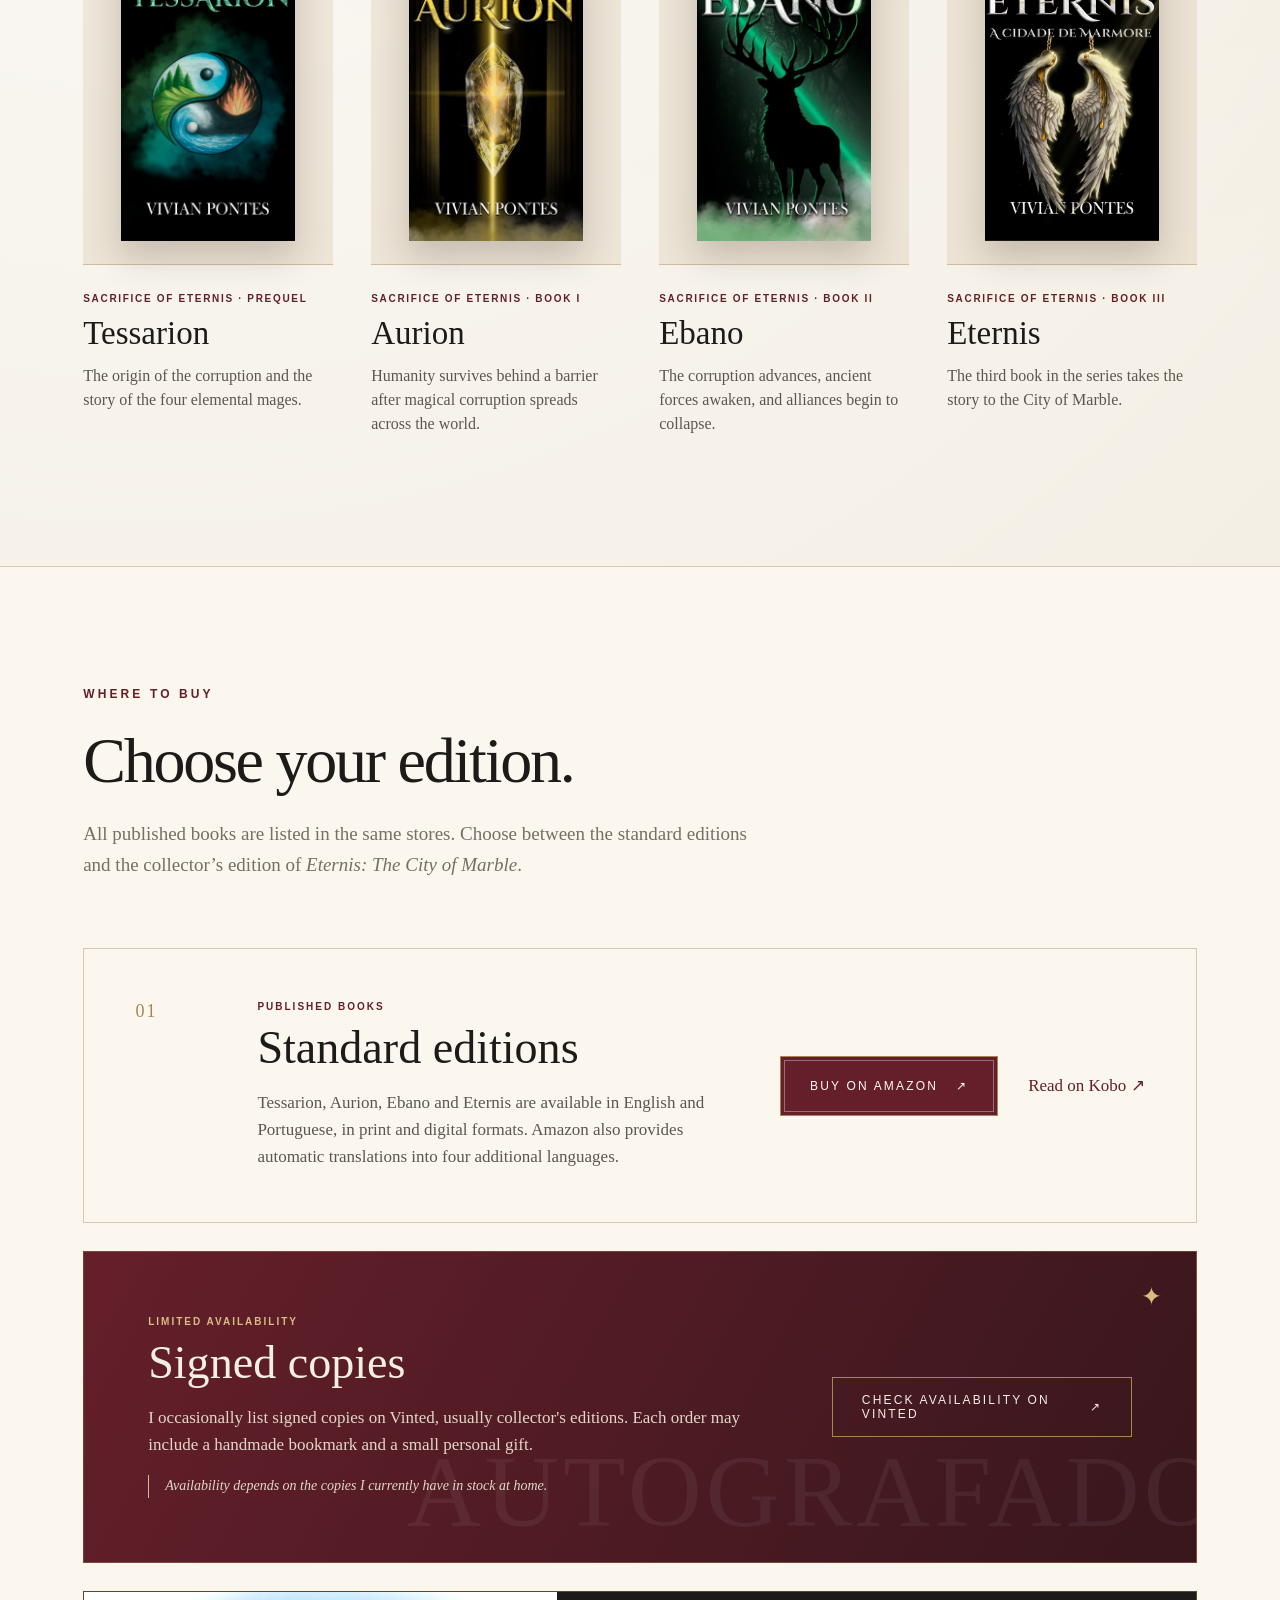
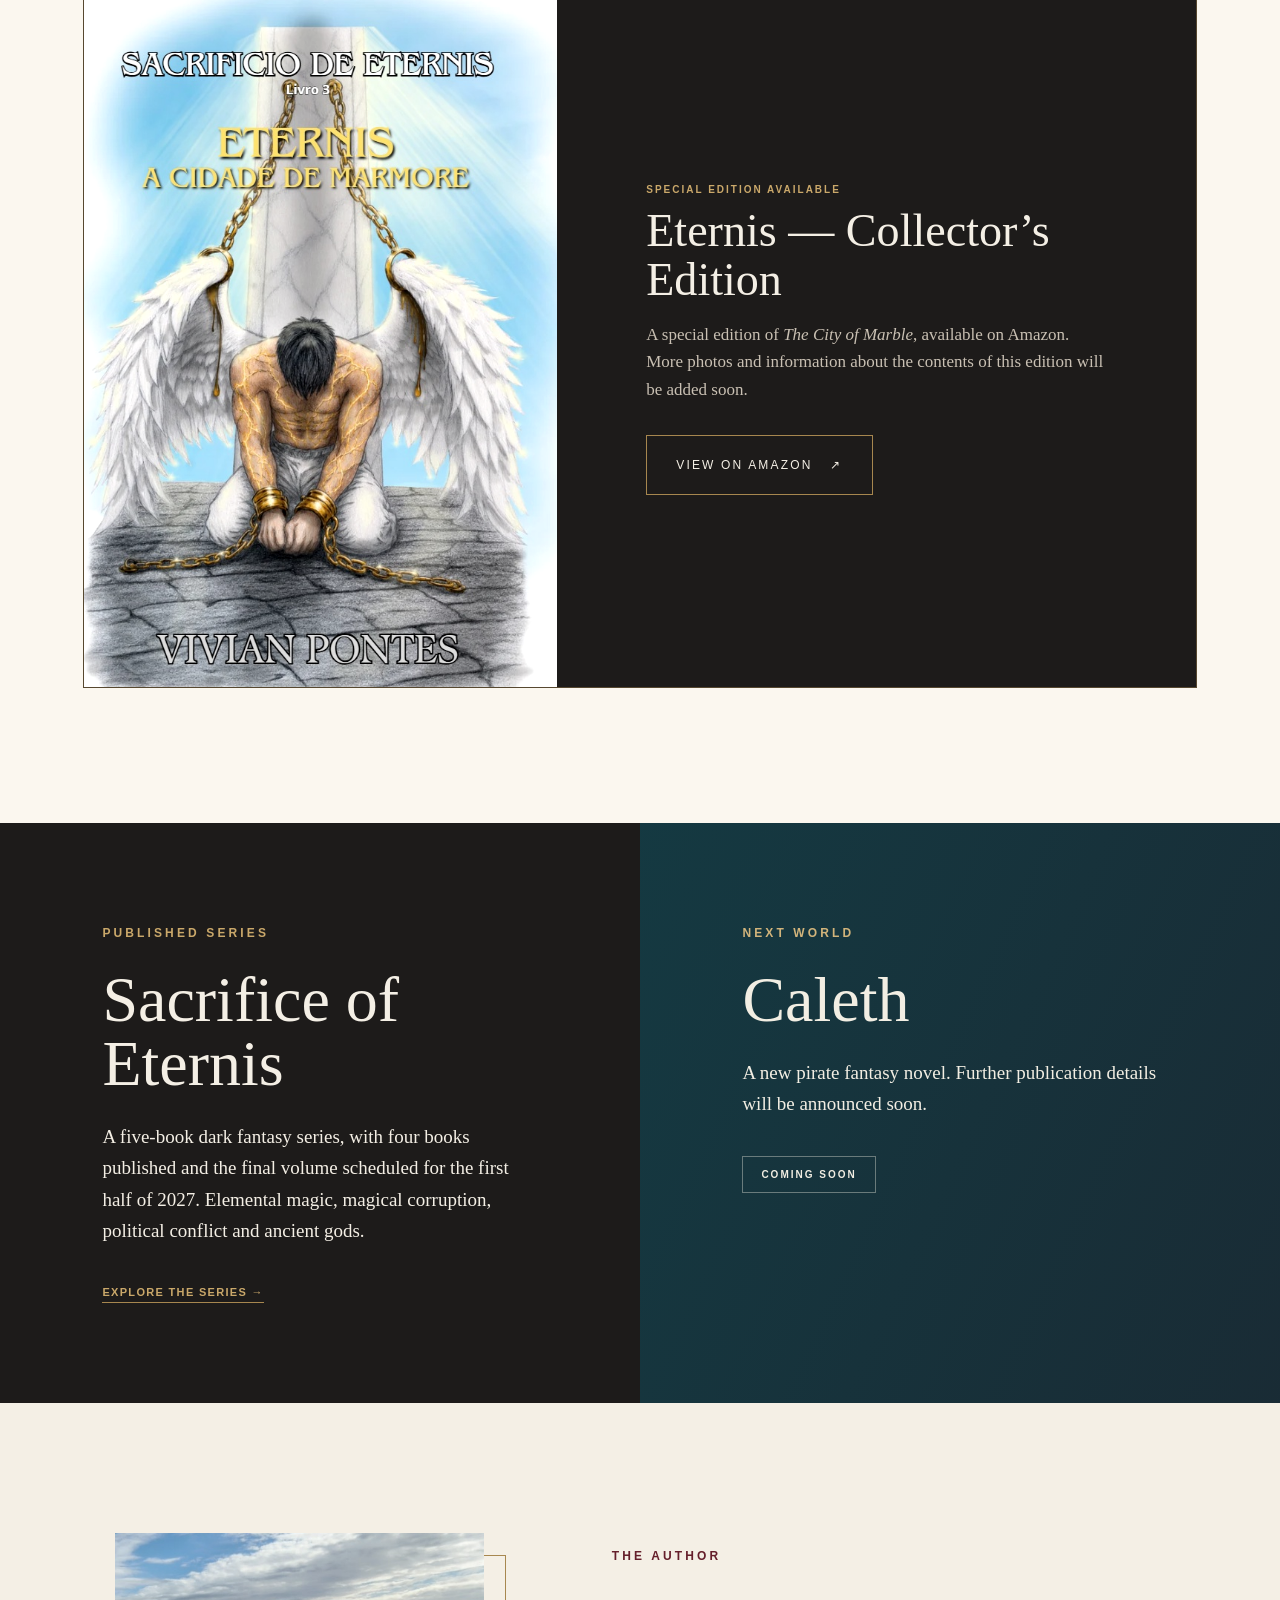
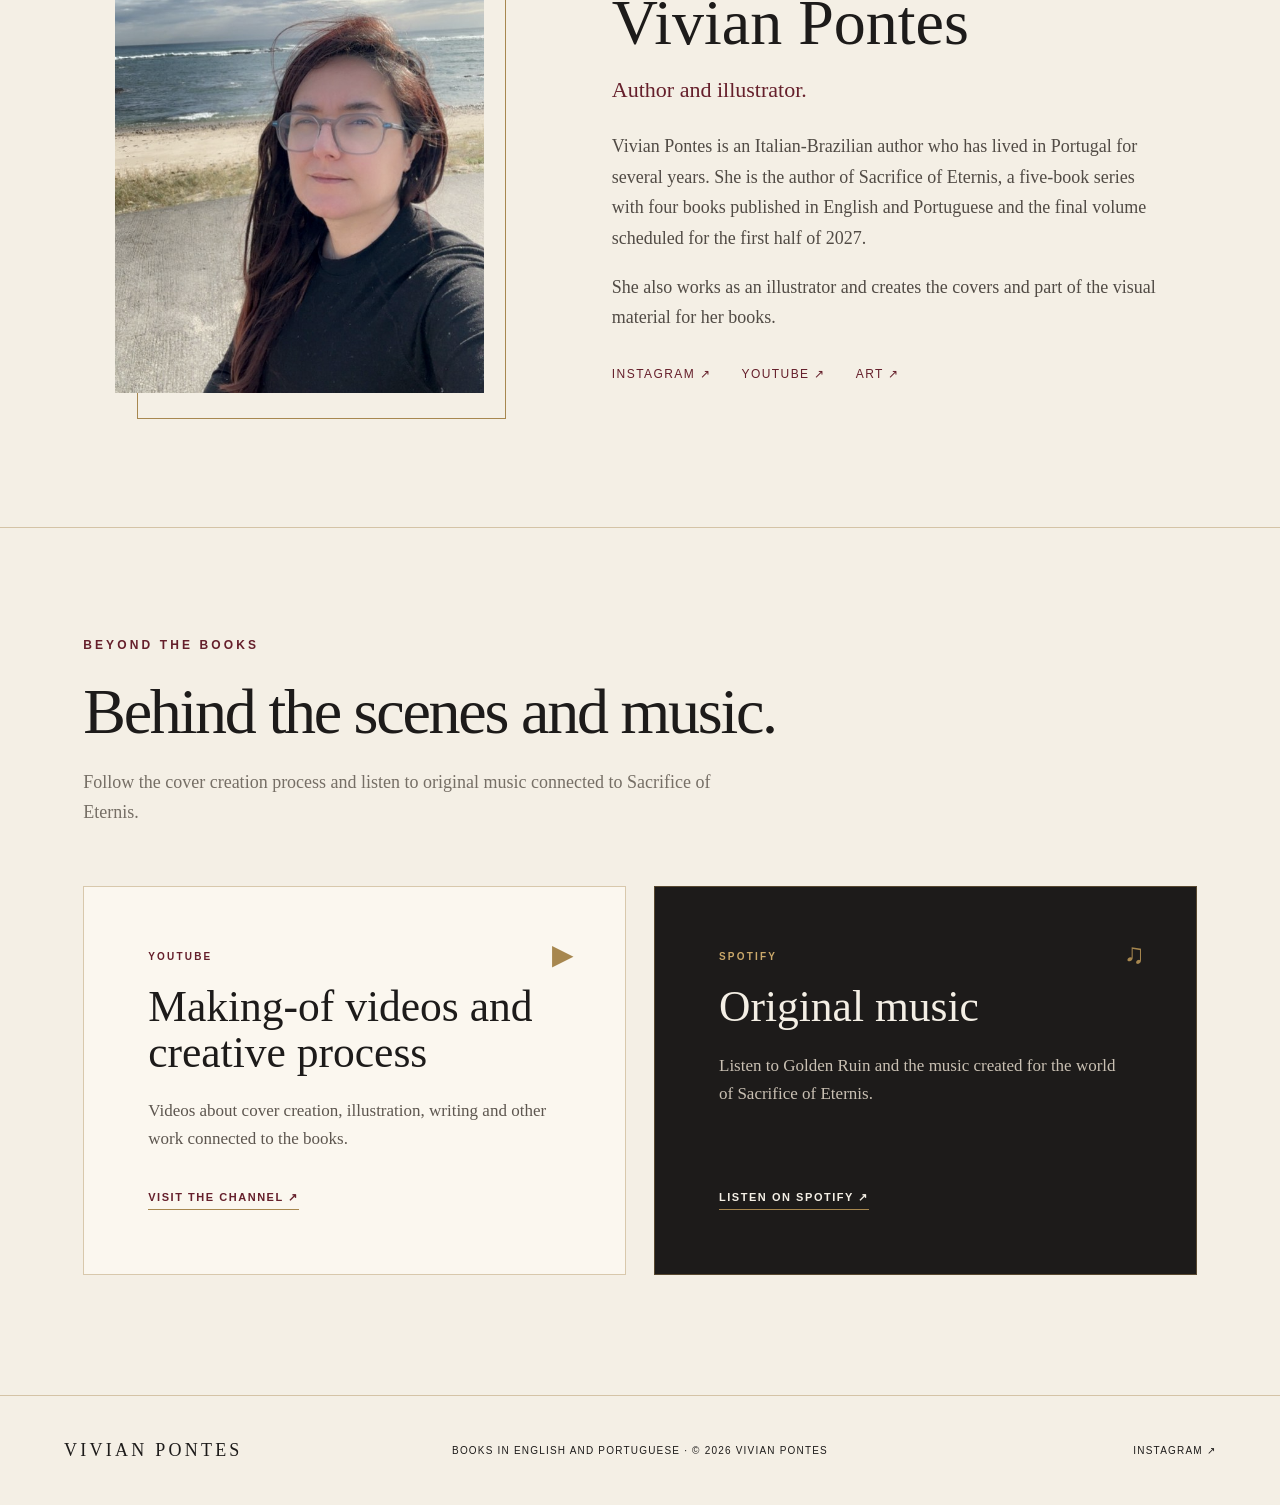
==== commit a695178e: "vinted" ====
--- a/en/index.html
+++ b/en/index.html
@@ -59,7 +59,7 @@
         <div class="purchase-heading"><p class="eyebrow">Where to buy</p><h2>Choose your edition.</h2><p>All published books are listed in the same stores. Choose between the standard editions and the collector’s edition of <em>Eternis: The City of Marble</em>.</p></div>
         <div class="edition-list">
           <article class="edition-card standard-edition"><div class="edition-number" aria-hidden="true">01</div><div class="edition-copy"><p class="edition-label">Published books</p><h3>Standard editions</h3><p>Tessarion, Aurion, Ebano and Eternis are available in English and Portuguese, in print and digital formats. Amazon also provides automatic translations into four additional languages.</p></div><div class="edition-actions"><a class="button button-primary" href="https://www.amazon.es/stores/Vivian-Pontes/author/B0F27DY2GL" target="_blank" rel="noreferrer">Buy on Amazon <span aria-hidden="true">↗</span></a><a class="text-link" href="https://www.kobo.com/pt/pt/series/sacrificio-de-eternis" target="_blank" rel="noreferrer">Read on Kobo <span aria-hidden="true">↗</span></a></div></article>
-          <article class="edition-card collector-edition"><div class="collector-image"><img src="../assets/Eternis_colecionador.jpg" alt="Eternis: The City of Marble — collector’s edition"></div><div class="edition-copy"><p class="edition-label">Special edition available</p><h3>Eternis — Collector’s Edition</h3><p>A special edition of <em>The City of Marble</em>, available on Amazon. More photos and information about the contents of this edition will be added soon.</p><a class="button collector-button" href="https://www.amazon.es/stores/Vivian-Pontes/author/B0F27DY2GL" target="_blank" rel="noreferrer">View on Amazon <span aria-hidden="true">↗</span></a></div></article>
+          <article class="edition-card signed-edition"><div class="signed-badge" aria-hidden="true">✦</div><div class="edition-copy"><p class="edition-label">Limited availability</p><h3>Signed copies</h3><p>I occasionally list signed copies on Vinted, usually collector&apos;s editions. Each order may include a handmade bookmark and a small personal gift.</p><p class="availability-note">Availability depends on the copies I currently have in stock at home.</p></div><div class="edition-actions"><a class="button signed-button" href="https://www.vinted.pt/member/315846417" target="_blank" rel="noreferrer">Check availability on Vinted <span aria-hidden="true">↗</span></a></div></article><article class="edition-card collector-edition"><div class="collector-image"><img src="../assets/Eternis_colecionador.jpg" alt="Eternis: The City of Marble — collector’s edition"></div><div class="edition-copy"><p class="edition-label">Special edition available</p><h3>Eternis — Collector’s Edition</h3><p>A special edition of <em>The City of Marble</em>, available on Amazon. More photos and information about the contents of this edition will be added soon.</p><a class="button collector-button" href="https://www.amazon.es/stores/Vivian-Pontes/author/B0F27DY2GL" target="_blank" rel="noreferrer">View on Amazon <span aria-hidden="true">↗</span></a></div></article>
         </div>
       </section>
 
--- a/style.css
+++ b/style.css
@@ -1062,3 +1062,96 @@
     transition-duration: .01ms !important;
   }
 }
+
+/* Exemplares autografados */
+.signed-edition {
+  position: relative;
+  min-height: 285px;
+  padding: clamp(38px, 5vw, 70px);
+  display: grid;
+  grid-template-columns: minmax(360px, 1fr) auto;
+  gap: 54px;
+  align-items: center;
+  background:
+    linear-gradient(120deg, rgba(101,31,43,.97), rgba(55,22,28,.98)),
+    var(--wine);
+  color: var(--paper);
+  overflow: hidden;
+}
+
+.signed-edition::after {
+  content: "AUTOGRAFADO";
+  position: absolute;
+  right: -26px;
+  bottom: 12px;
+  color: rgba(255,255,255,.06);
+  font-family: Georgia, "Times New Roman", serif;
+  font-size: clamp(58px, 8vw, 126px);
+  letter-spacing: .04em;
+  pointer-events: none;
+}
+
+.signed-badge {
+  position: absolute;
+  top: 30px;
+  right: 34px;
+  color: #d9bc80;
+  font-size: 25px;
+}
+
+.signed-edition .edition-copy,
+.signed-edition .edition-actions {
+  position: relative;
+  z-index: 1;
+}
+
+.signed-edition .edition-label {
+  color: #d9bc80;
+}
+
+.signed-edition .edition-copy > p:not(.edition-label) {
+  color: #e1d8ca;
+}
+
+.signed-edition .availability-note {
+  padding-left: 16px;
+  border-left: 1px solid #d9bc80;
+  font-size: 14px !important;
+  font-style: italic;
+}
+
+.signed-button {
+  max-width: 300px;
+  color: var(--paper);
+  background: transparent;
+}
+
+.signed-button:hover {
+  background: var(--paper);
+  color: var(--wine);
+  transform: translateY(-2px);
+}
+
+@media (max-width: 1100px) {
+  .signed-edition {
+    grid-template-columns: 1fr;
+  }
+}
+
+@media (max-width: 720px) {
+  .signed-edition {
+    padding: 48px 26px;
+    gap: 28px;
+  }
+
+  .signed-edition::after {
+    right: -10px;
+    bottom: 5px;
+    font-size: 58px;
+  }
+
+  .signed-badge {
+    top: 20px;
+    right: 22px;
+  }
+}
